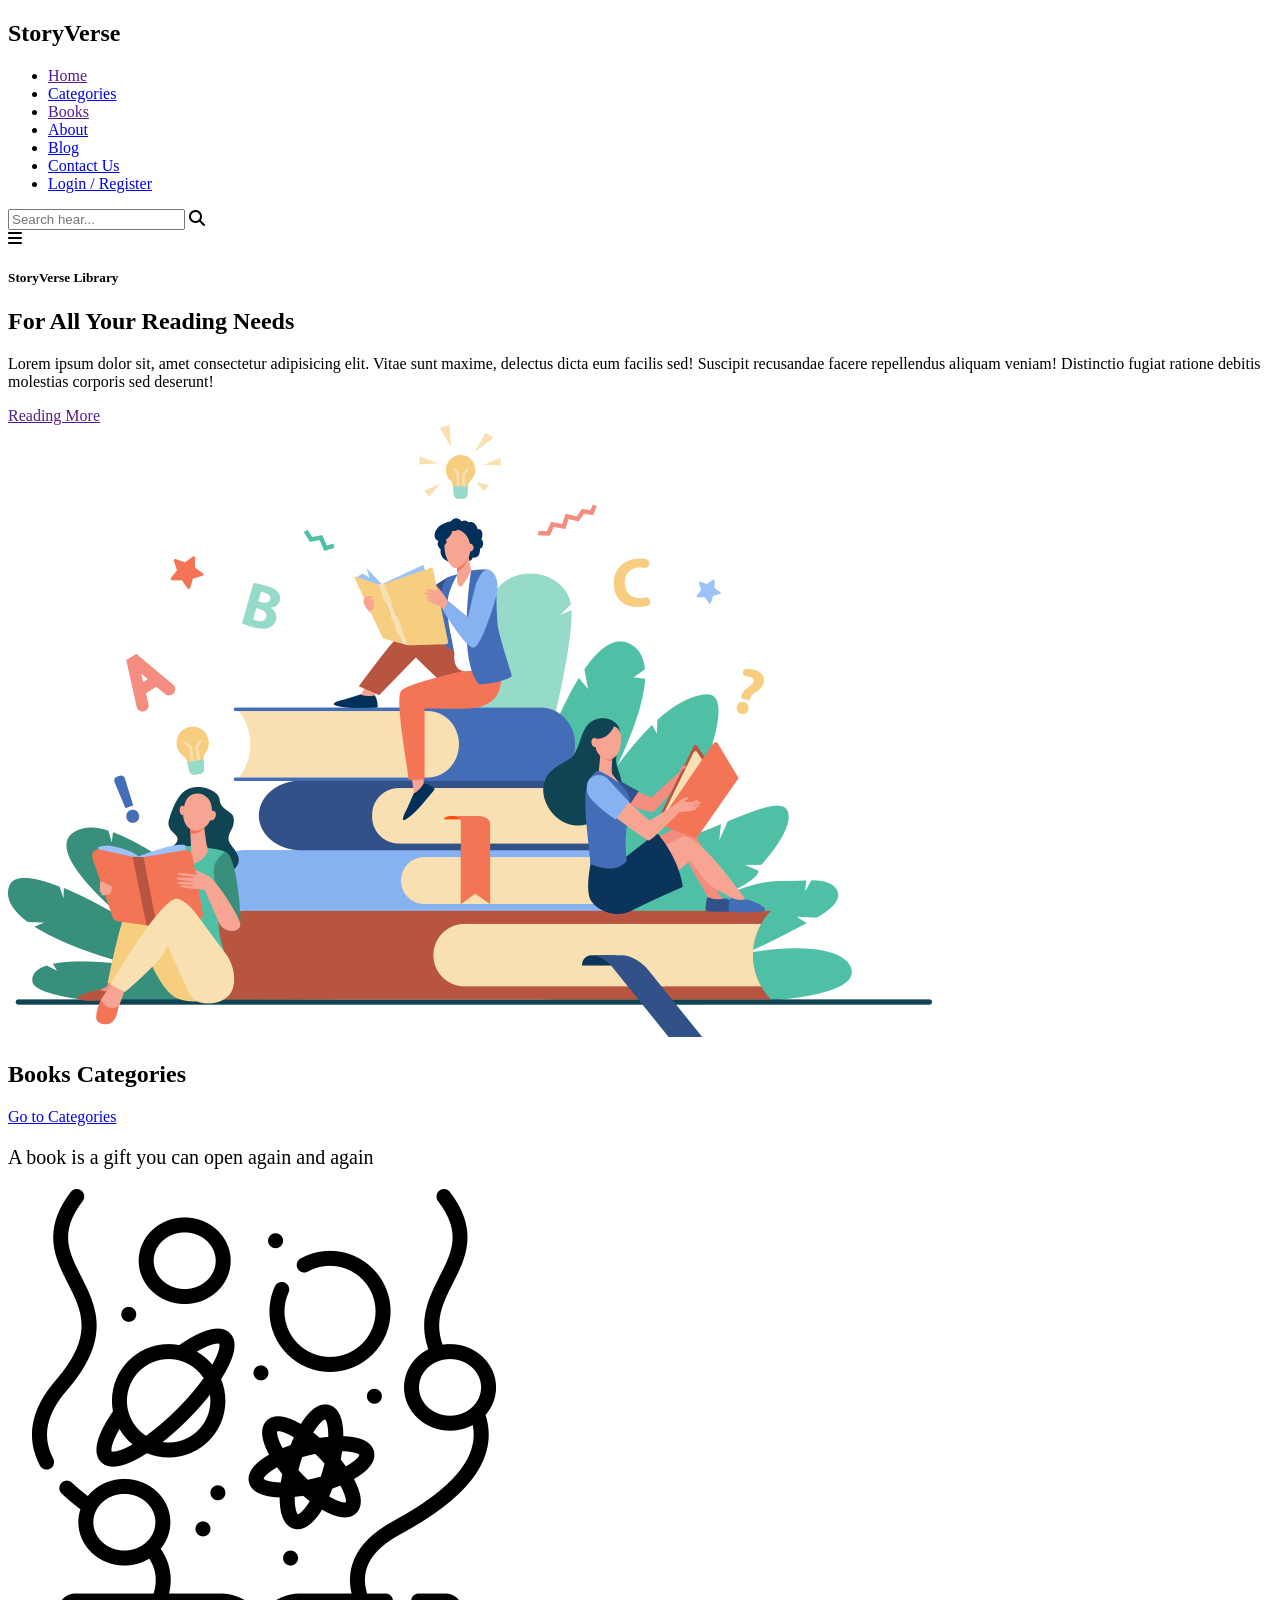
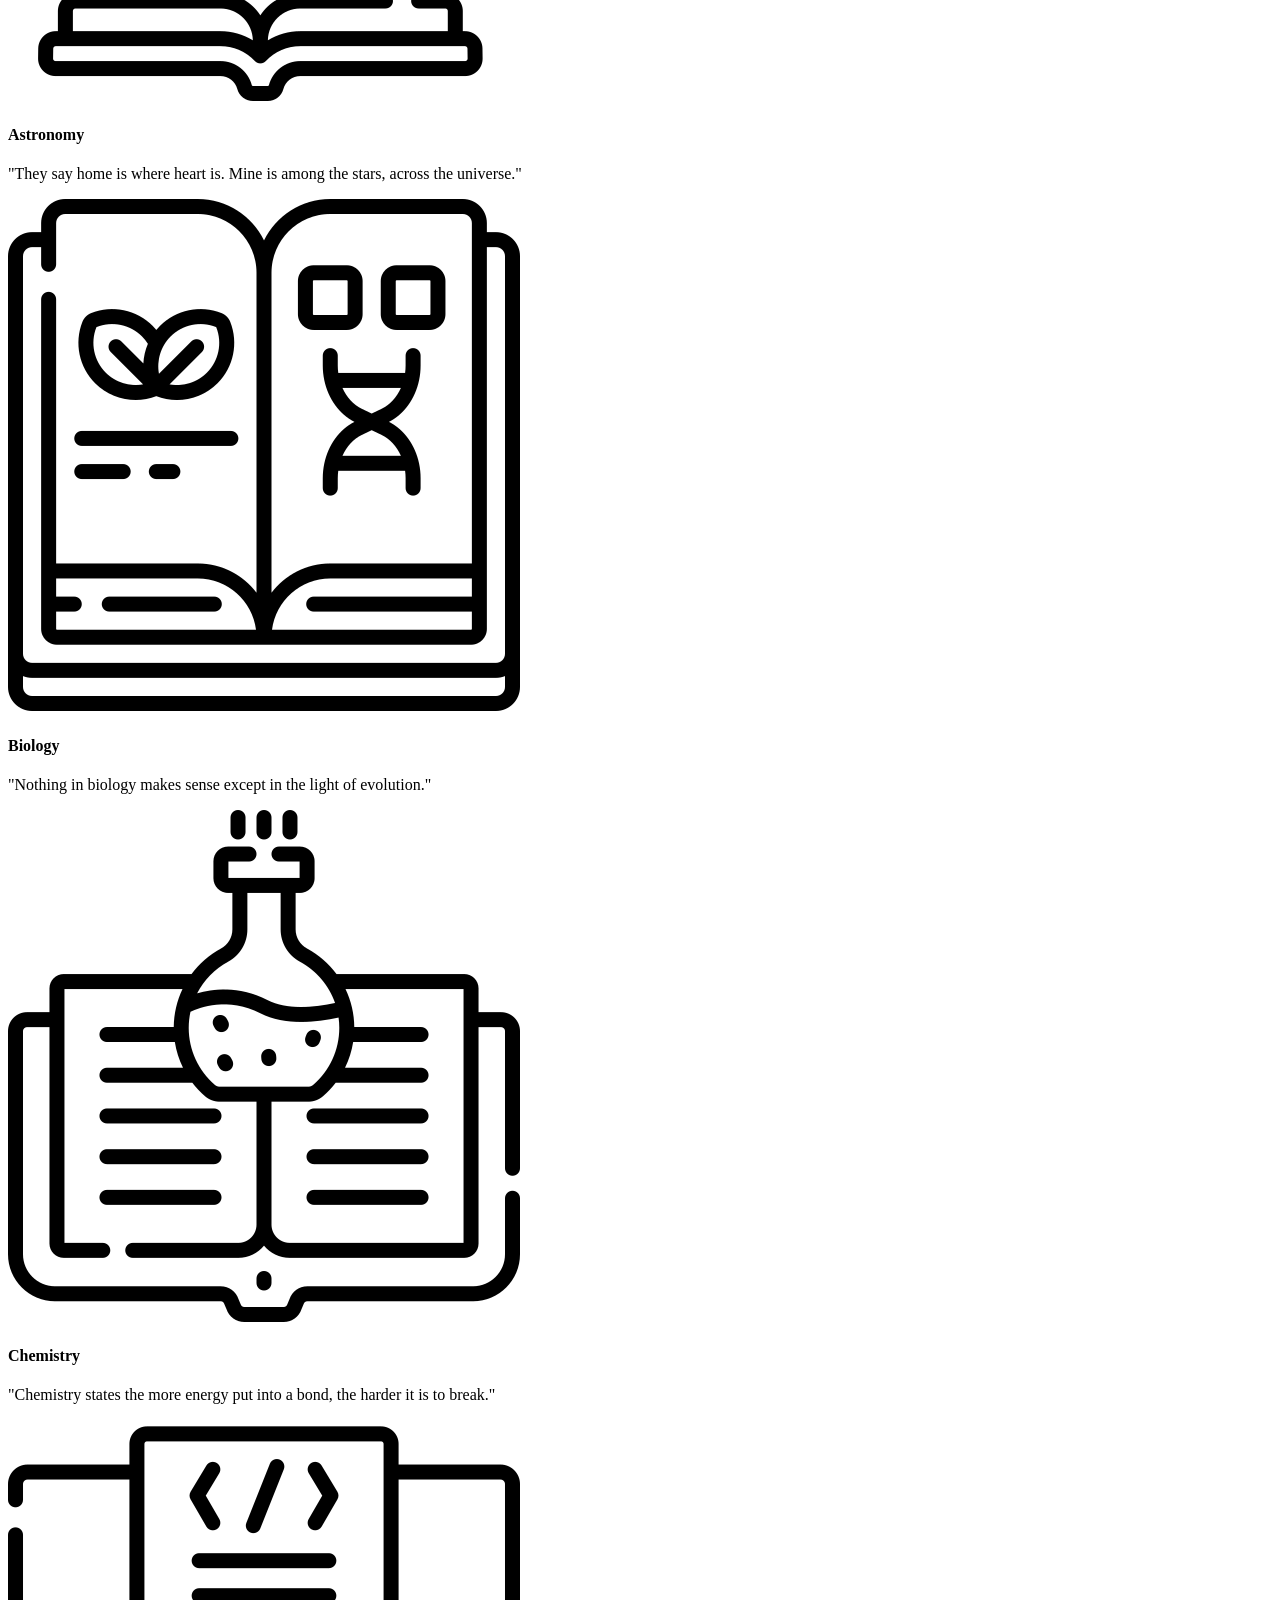
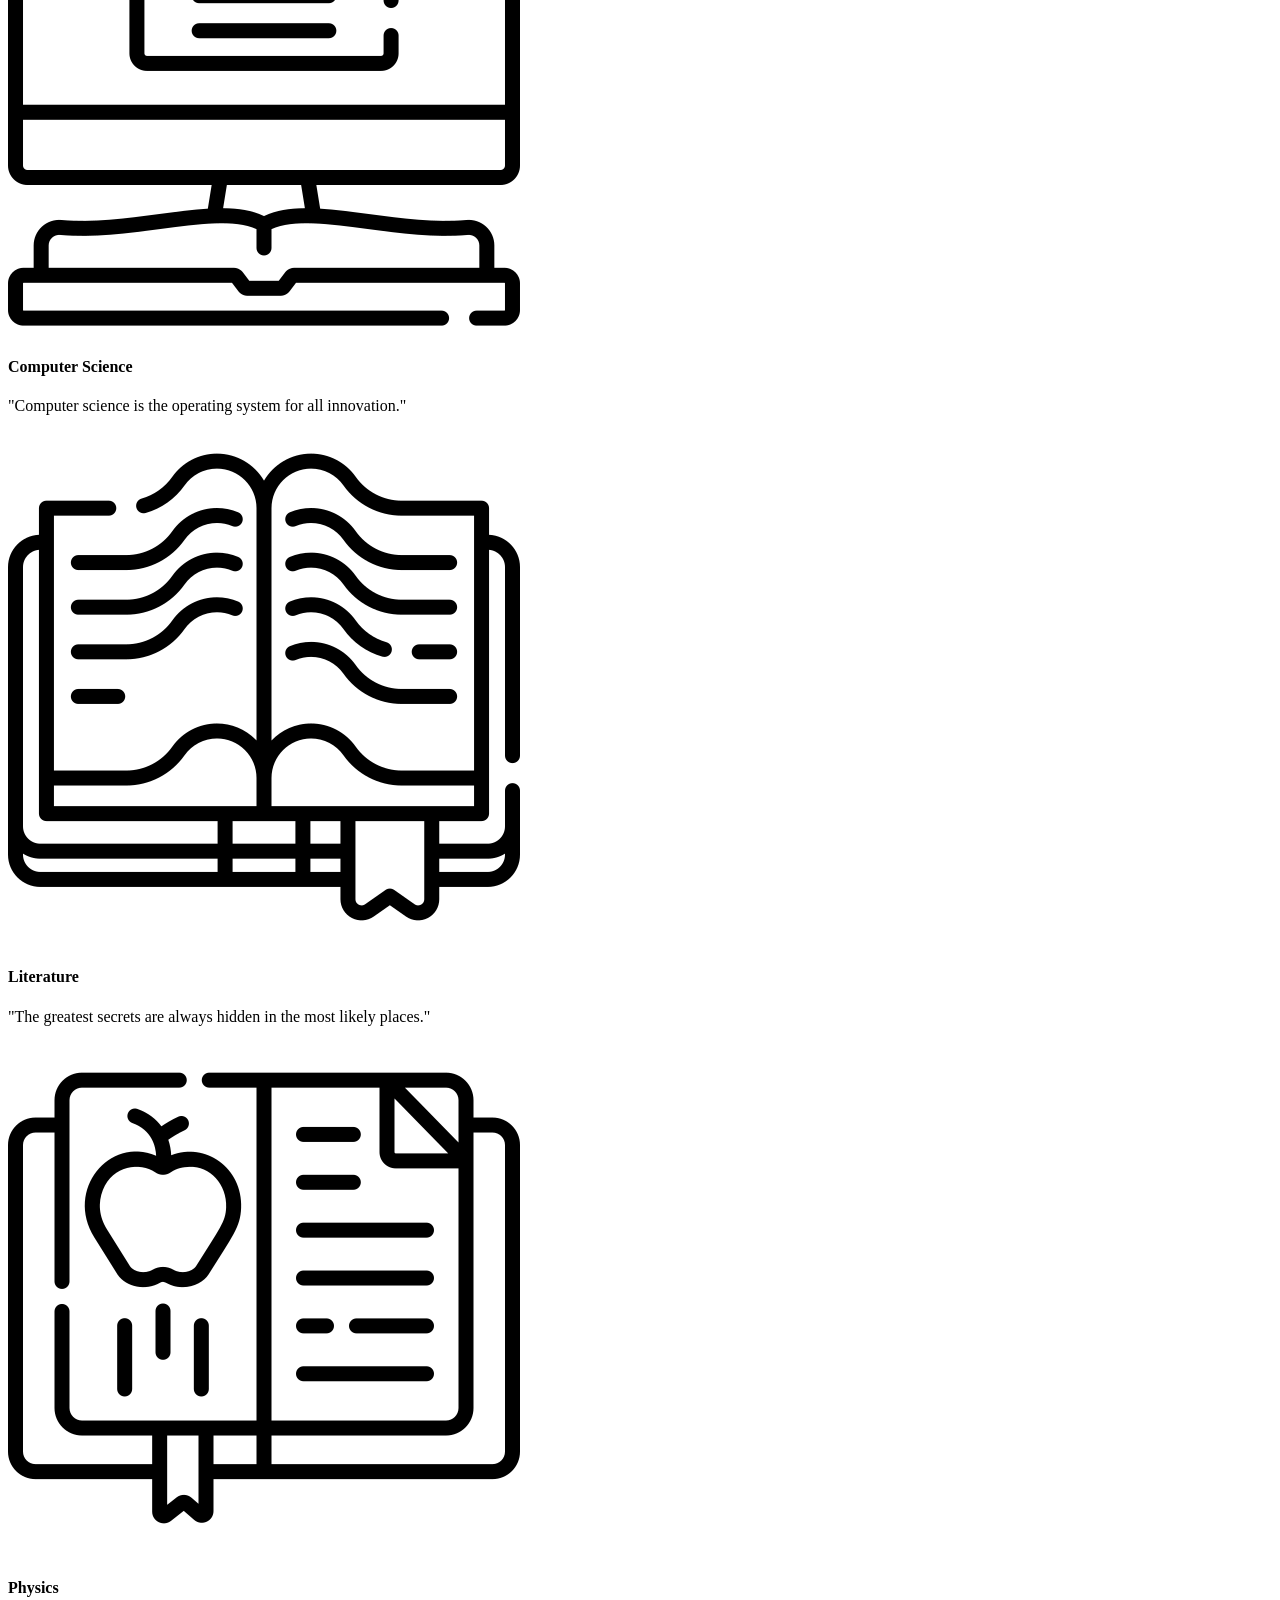
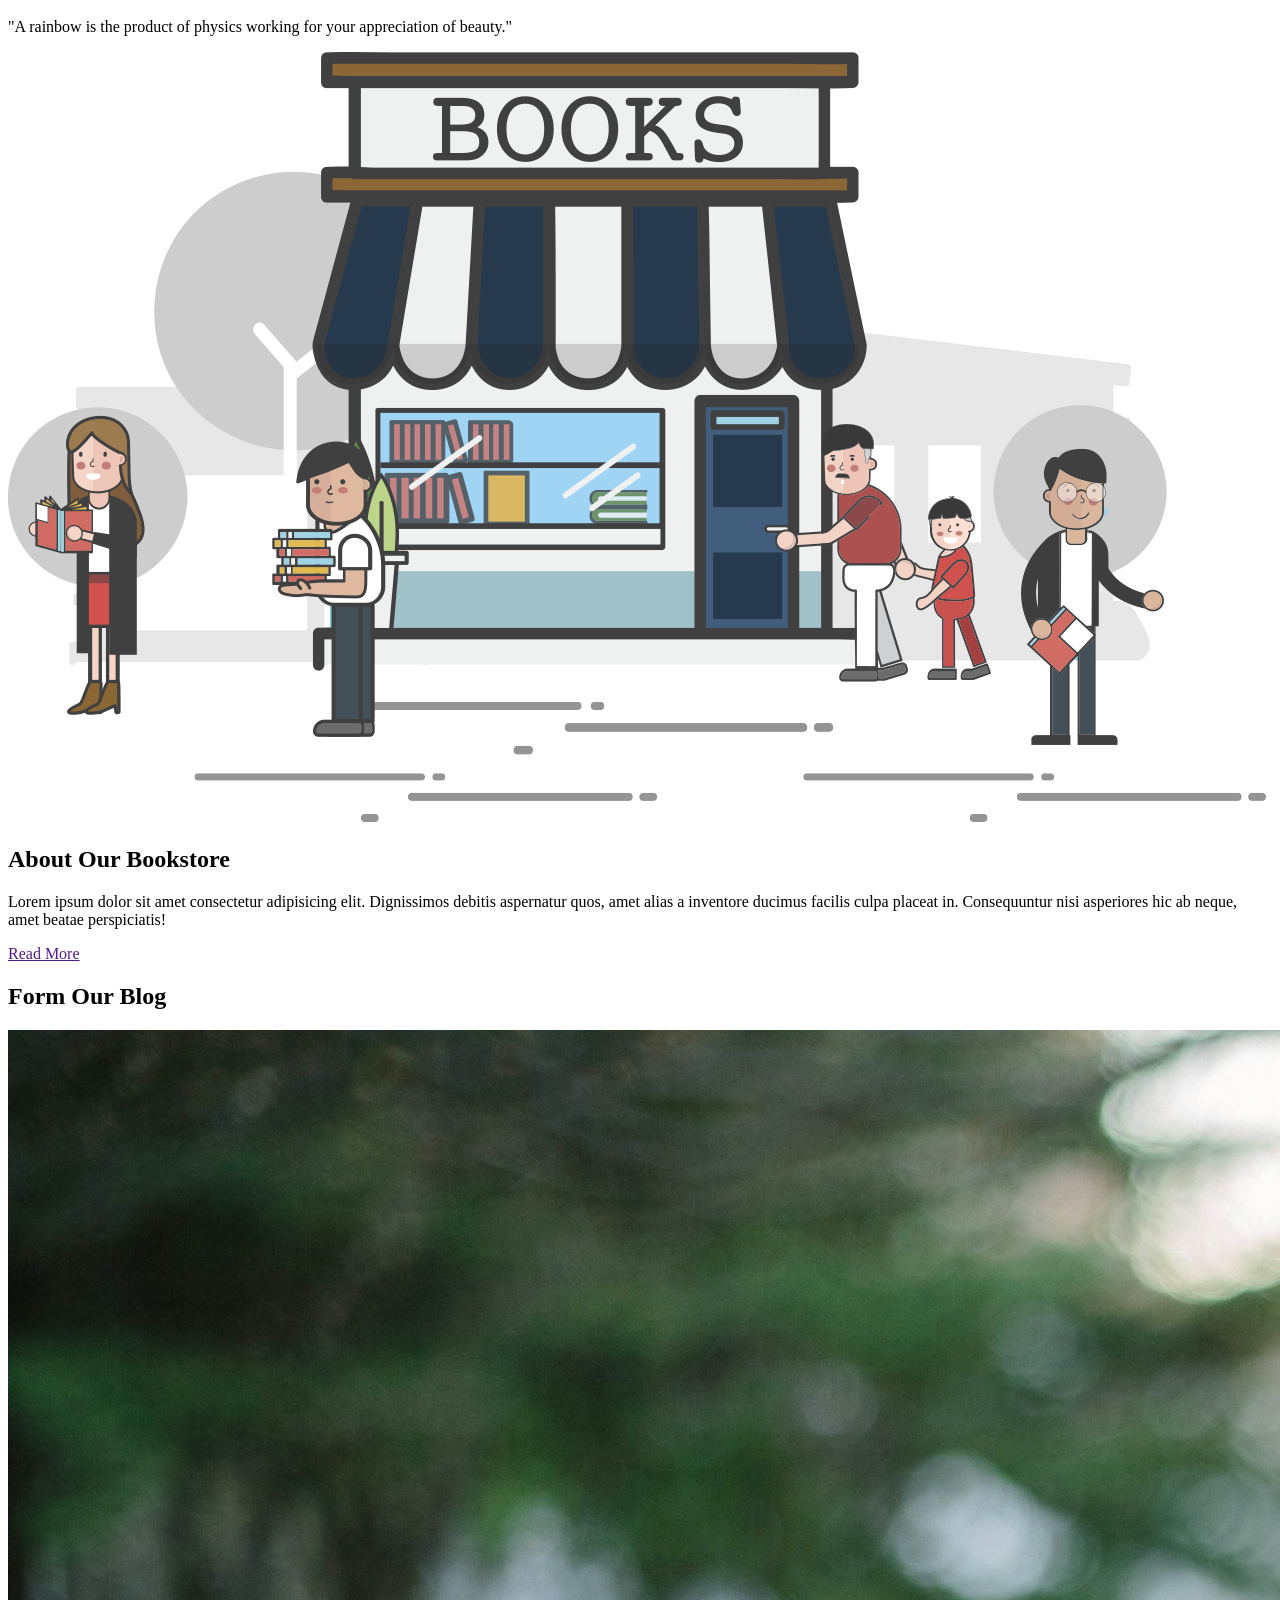
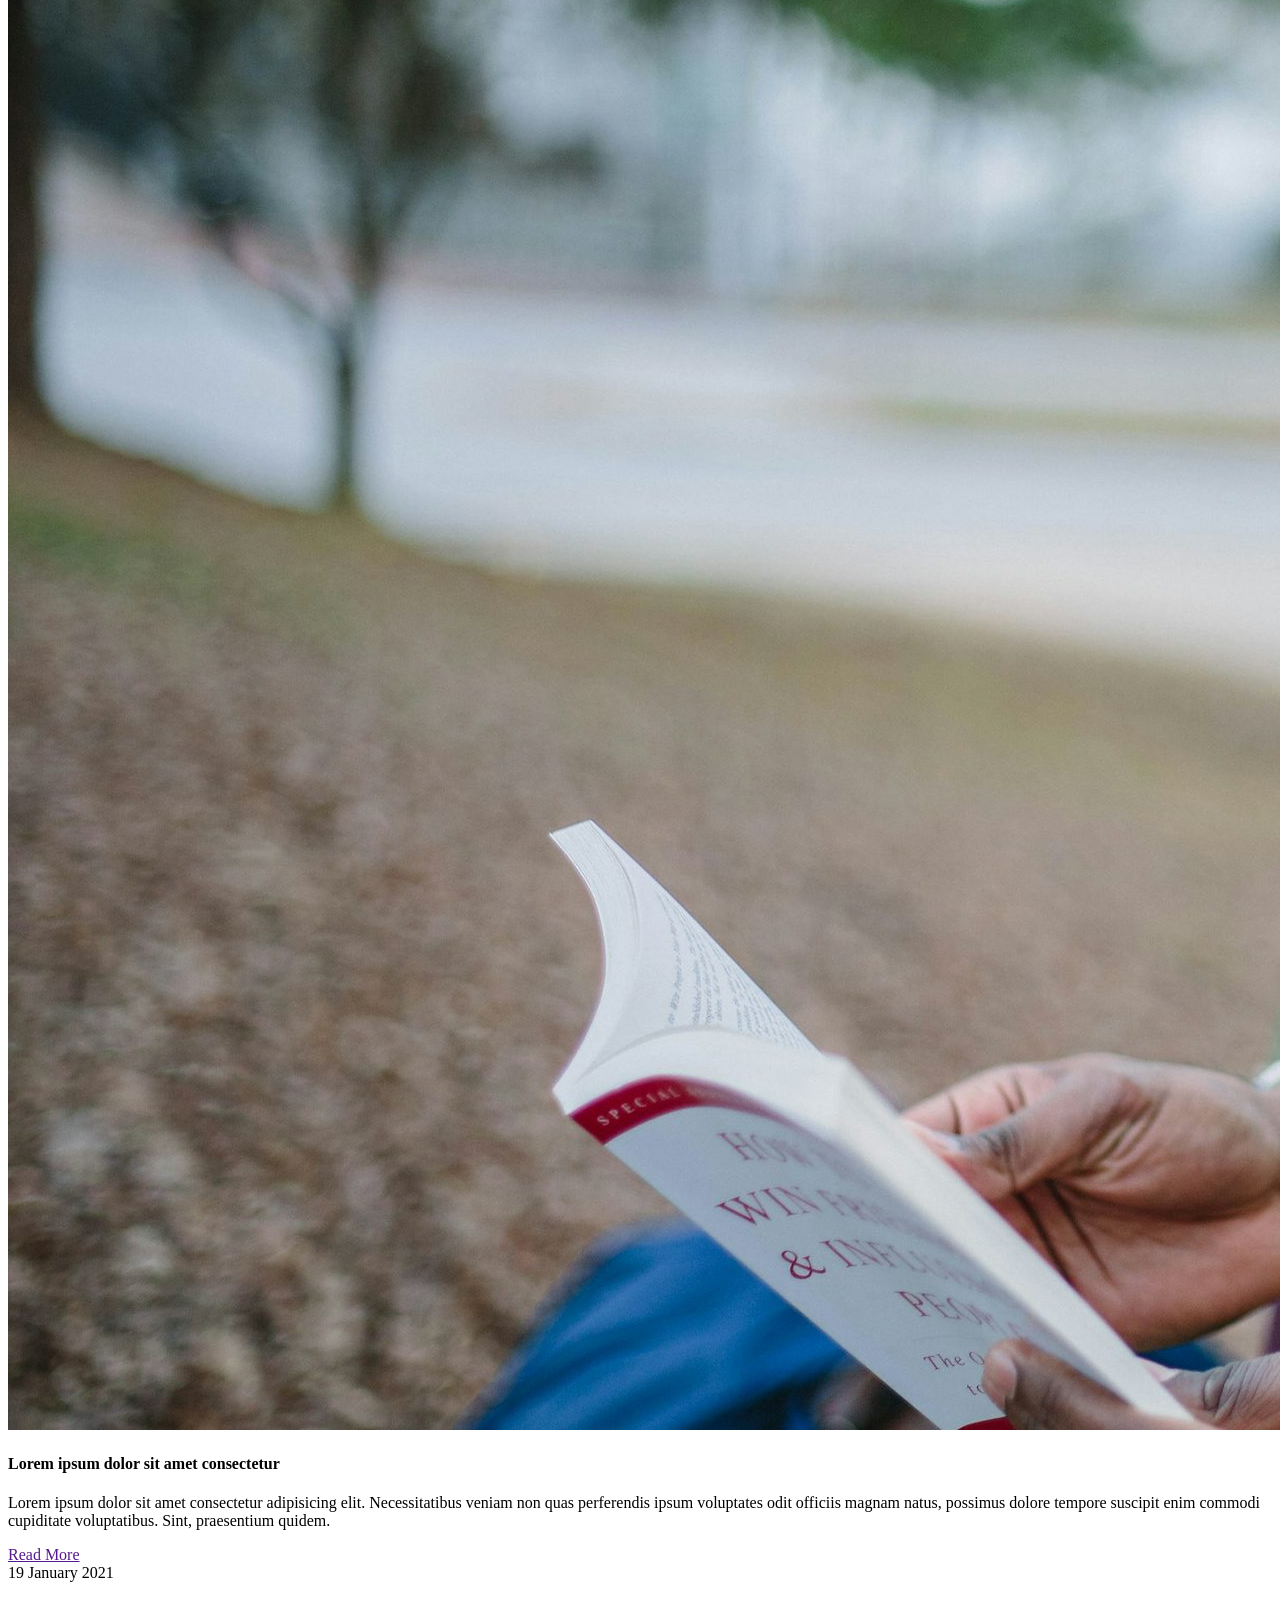
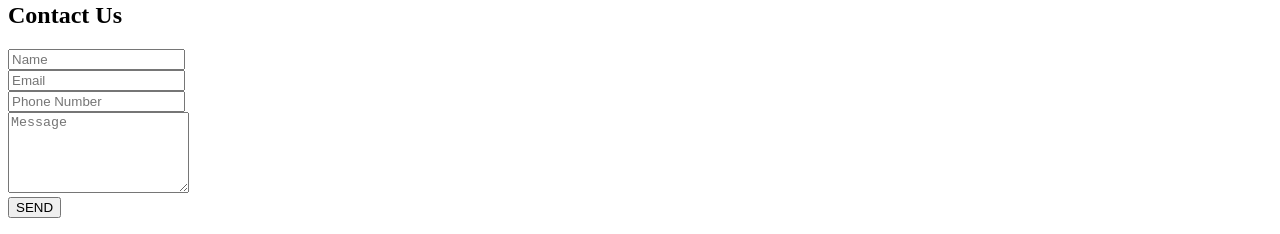
==== index.html @ 589e6391 "init" ====
<!DOCTYPE html>
<html lang="en">

<head>
    <meta charset="UTF-8">
    <meta name="viewport" content="width=device-width, initial-scale=1.0">
    <title>StoryVerse</title>

    <!-- Favicon -->
    <link rel="icon" href="./favicon.png" type="png">

    <!-- Fontawesome -->
    <link rel="stylesheet" href="https://cdnjs.cloudflare.com/ajax/libs/font-awesome/6.4.2/css/all.min.css">

    <!-- Css -->
    <link rel="stylesheet" href="./styles.css">
</head>

<body>
    <header>
        <nav class="navbar">
            <div class="logo">
                <h2>StoryVerse</h2>
            </div>

            <div class="navmenu">
                <ul>
                    <li><a href="">Home</a></li>
                    <li><a href="#categories">Categories</a></li>
                    <li><a href="">Books</a></li>
                    <li><a href="#about">About</a></li>
                    <li><a href="#blog">Blog</a></li>
                    <li><a href="#contact">Contact Us</a></li>
                    <li><a href="../src/pages/loginRegister.html">Login / Register</a></li>
                </ul>

                <div class="search-box">
                    <input type="search" class="search" placeholder="Search hear...">
                    <i class="fa-solid fa-magnifying-glass"></i>
                </div>
            </div>
        </nav>

        <div class="menubar">
            <i class="fa-solid fa-bars" id="menu-icon"></i>
        </div>

        <div class="main-header">
            <div class="header">
                <h5>StoryVerse Library</h5>
                <h2>For All Your Reading Needs</h2>
                <p>Lorem ipsum dolor sit, amet consectetur adipisicing elit. Vitae sunt maxime, delectus dicta eum
                    facilis sed! Suscipit recusandae facere repellendus aliquam veniam! Distinctio fugiat ratione
                    debitis molestias corporis sed deserunt!</p>

                <a href="" class="btn">Reading More</a>
            </div>

            <img src="../src/assets/images/slider-img.png" alt="">
        </div>
    </header>

    <!-- Categories Section -->

    <section id="categories">
        <div class="cat-row">
            <div class="cat-header">
                <h2>Books Categories</h2>
                <a href="../src/pages/categories.html" class="btn-category">Go to Categories</a>
                <p style="font-size: 20px;">A book is a gift you can open again and again</p>
            </div>

            <div class="cat-books">
                <div class="books">
                    <div class="book-img">
                        <img src="../src/assets/images/astronomy.png" alt="">
                    </div>
                    <h4>Astronomy</h4>
                    <p>"They say home is where heart is. Mine is among the stars, across the universe."</p>
                </div>

                <div class="books">
                    <div class="book-img">
                        <img src="../src/assets/images/biology.png" alt="">
                    </div>
                    <h4>Biology</h4>
                    <p>"Nothing in biology makes sense except in the light of evolution."</p>
                </div>

                <div class="books">
                    <div class="book-img">
                        <img src="../src/assets/images/chemistry.png" alt="">
                    </div>
                    <h4>Chemistry</h4>
                    <p>"Chemistry states the more energy put into a bond, the harder it is to break."</p>
                </div>

                <div class="books">
                    <div class="book-img">
                        <img src="../src/assets/images/computer-science.png" alt="">
                    </div>
                    <h4>Computer Science</h4>
                    <p>"Computer science is the operating system for all innovation."</p>
                </div>

                <div class="books">
                    <div class="book-img">
                        <img src="../src/assets/images/literature.png" alt="">
                    </div>
                    <h4>Literature</h4>
                    <p>"The greatest secrets are always hidden in the most likely places."</p>
                </div>

                <div class="books">
                    <div class="book-img">
                        <img src="../src/assets/images/physics.png" alt="">
                    </div>
                    <h4>Physics</h4>
                    <p>"A rainbow is the product of physics working for your appreciation of beauty."</p>
                </div>
            </div>
    </section>

    <!-- About Section -->

    <section id="about">
        <div class="set-row">
            <img src="../src/assets/images/about-img.png" alt="">

            <div class="about-content">
                <h2>About Our Bookstore</h2>
                <p>Lorem ipsum dolor sit amet consectetur adipisicing elit. Dignissimos debitis aspernatur quos, amet
                    alias a inventore ducimus facilis culpa placeat in. Consequuntur nisi asperiores hic ab neque, amet
                    beatae perspiciatis!</p>

                <a href="" class="btn2">Read More</a>
            </div>
        </div>
    </section>

    <!-- Blog Section -->

    <section id="blog">
        <h2 class="blog-header">Form Our Blog</h2>
        <div class="set-row">
            <div class="col">
                <img src="../src/assets/images/blog1.jpg" alt="">
                <h4>Lorem ipsum dolor sit amet consectetur</h4>
                <p>Lorem ipsum dolor sit amet consectetur adipisicing elit. Necessitatibus veniam non quas perferendis
                    ipsum voluptates odit officiis magnam natus, possimus dolore tempore suscipit enim commodi
                    cupiditate voluptatibus. Sint, praesentium quidem.</p>

                <a href="">Read More</a>

                <div class="dates">
                    <span>19 January 2021</span>
                </div>
            </div>
        </div>
    </section>

    <!-- Contact Section -->

    <section id="contactus">
        <div class="contact-row">
            <div class="col">
                <h2>Contact Us</h2>

                <form action="">
                    <input type="text" placeholder="Name">
                    <br>
                    <input type="text" placeholder="Email">
                    <br>
                    <input type="text" placeholder="Phone Number">
                    <br>
                    <textarea cols="20" rows="5" placeholder="Message"></textarea>
                    <br>
                    <input type="submit" value="SEND">
                </form>
            </div>

            <div class="col">
                <!-- <img src="../src/assets/images/contact-img.png" alt=""> -->

            </div>
        </div>
    </section>

    <div class="footer">
        <div class="footer">
            <p></p>
        </div>
    </div>

    <script src="./script.js">
        const email = localStorage.getItem("userEmail");

        if (email !== "admin@example.com") {
            // Nếu không phải admin thì chuyển về trang người dùng
            window.location.href = "/public/index.html";
        }
    </script>
</body>

</html>
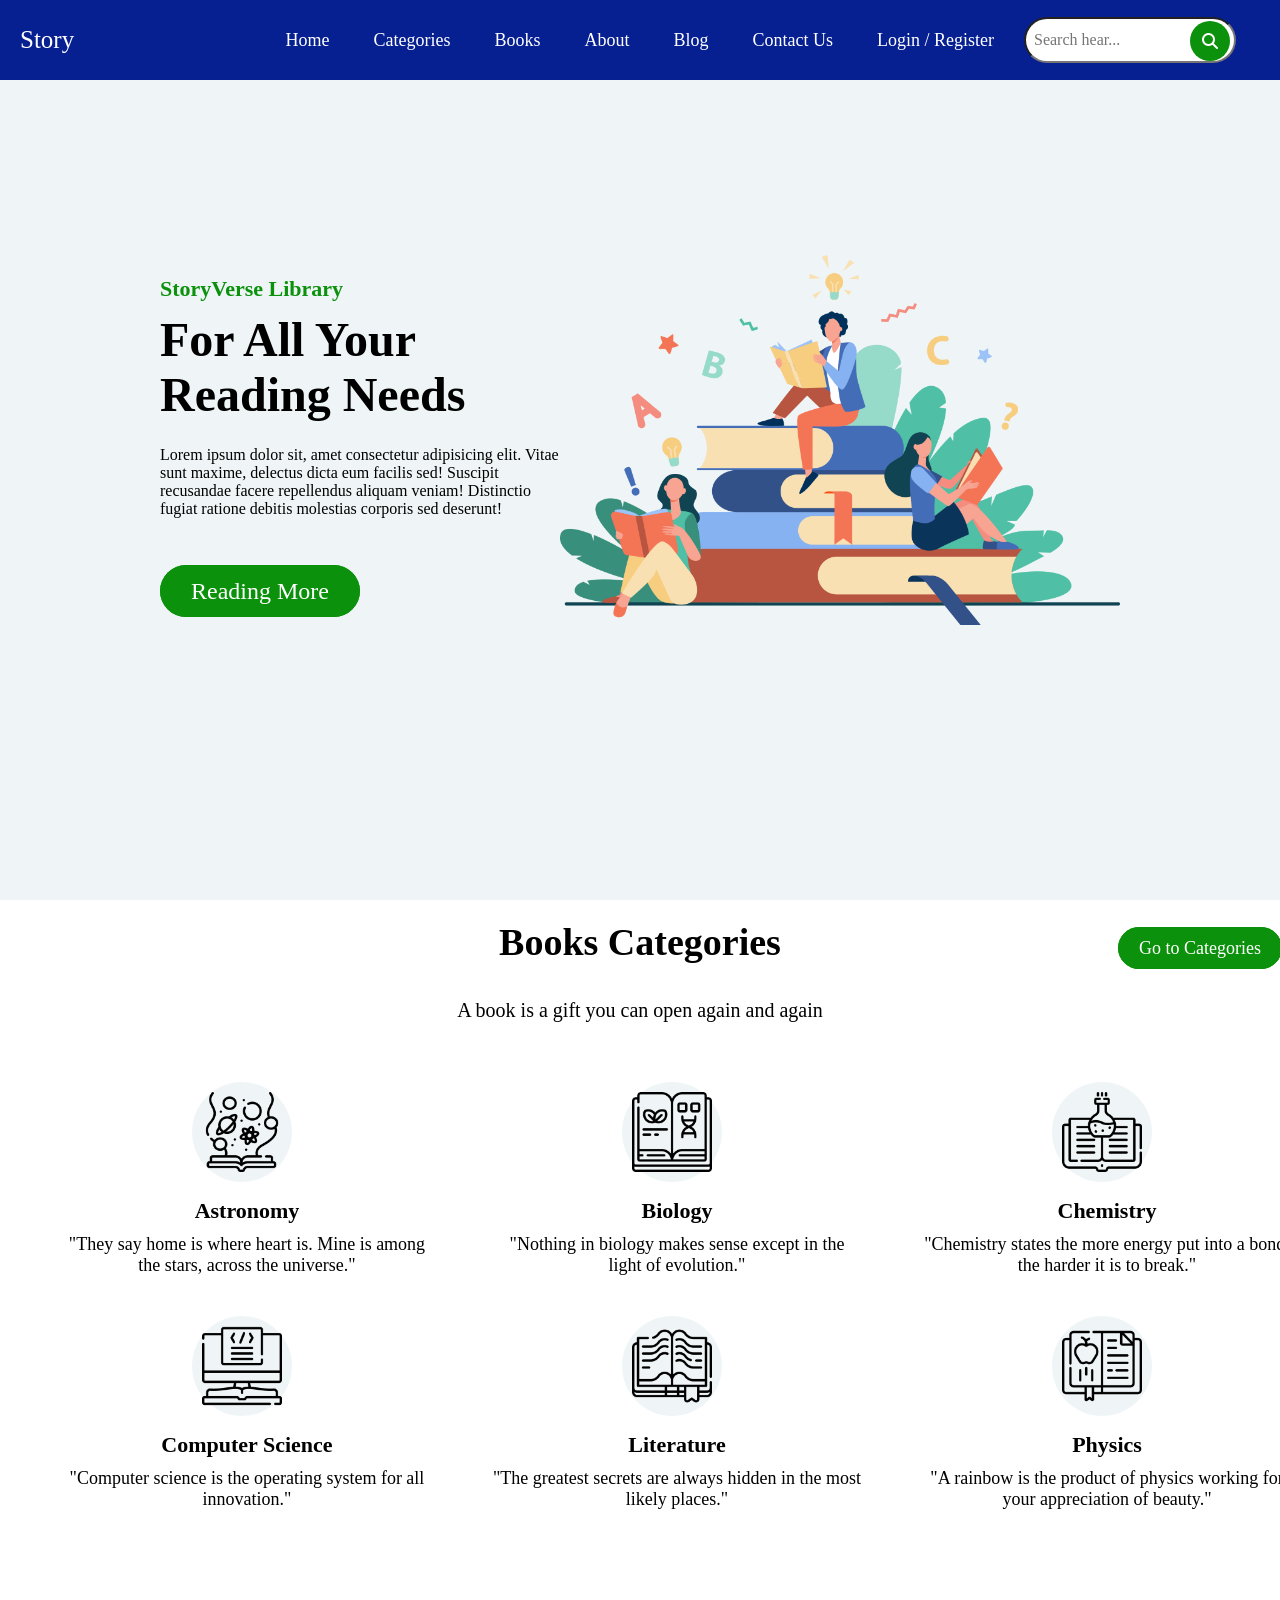
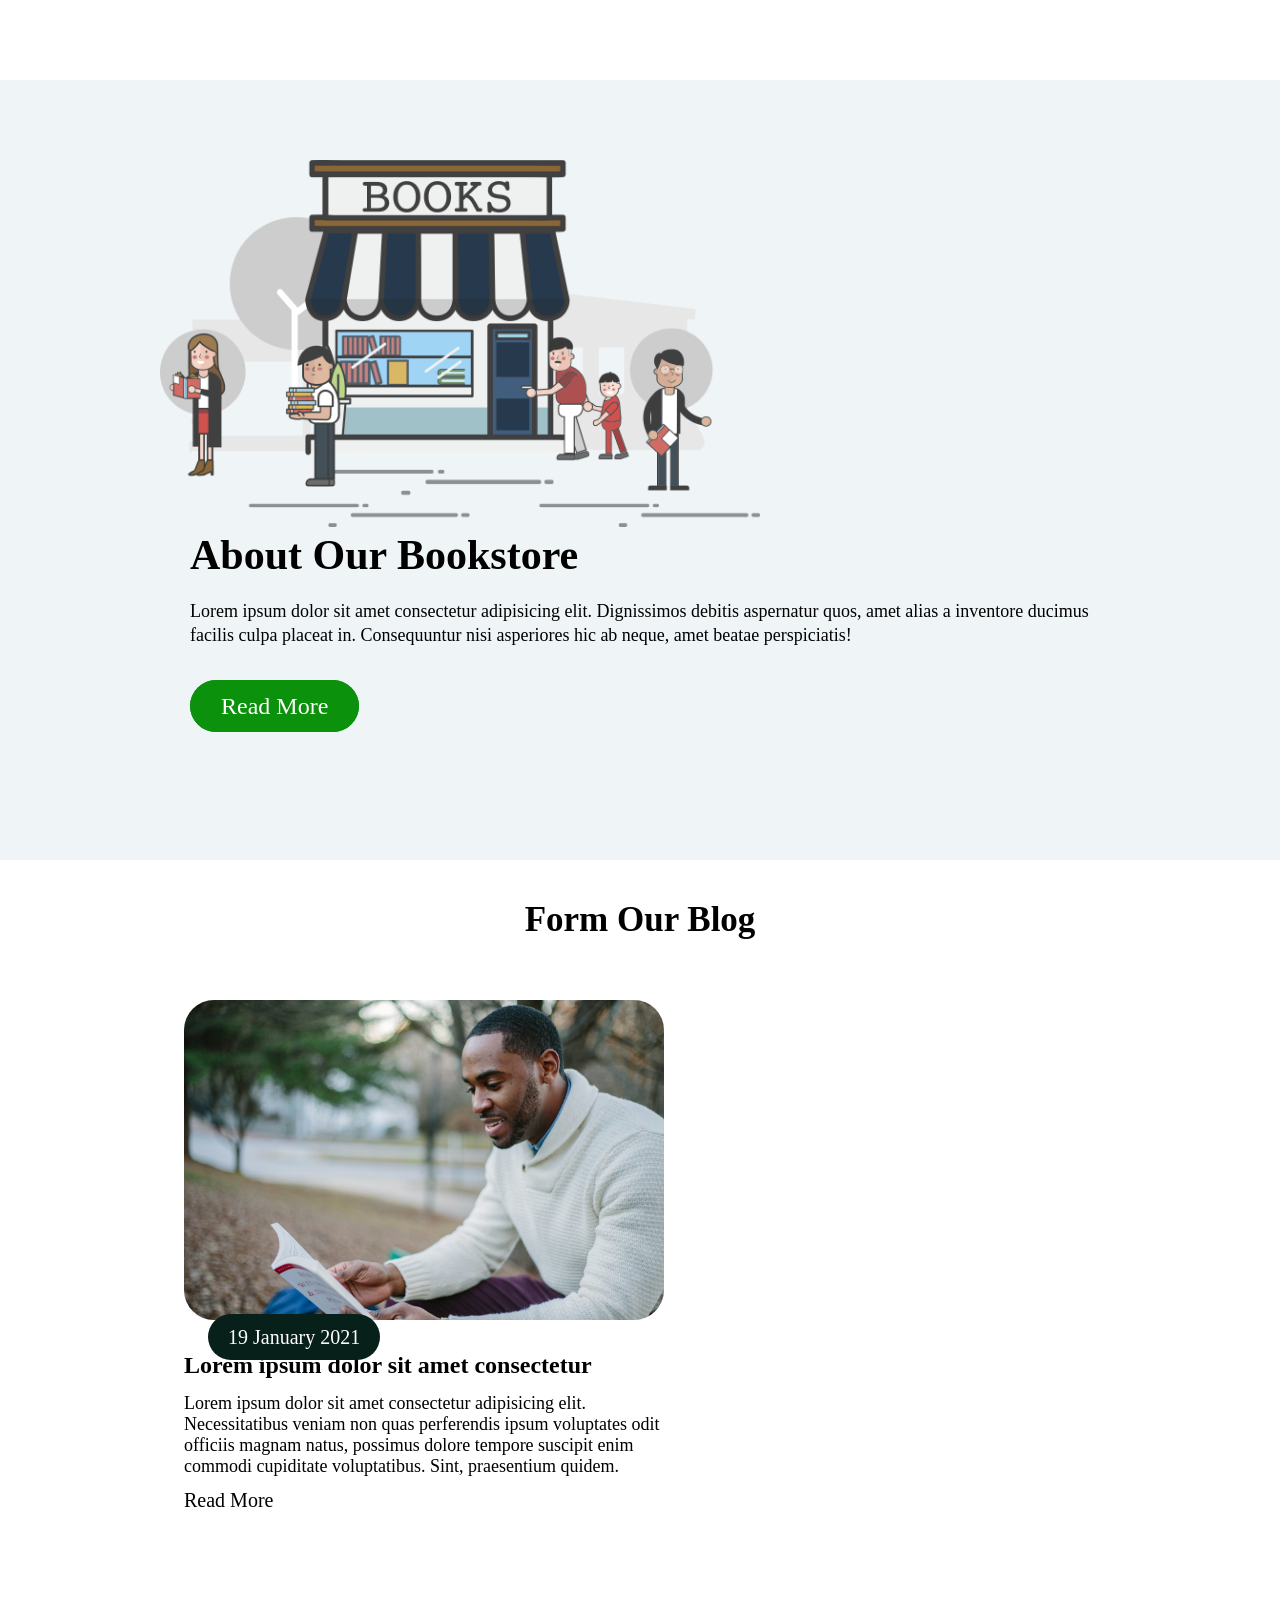
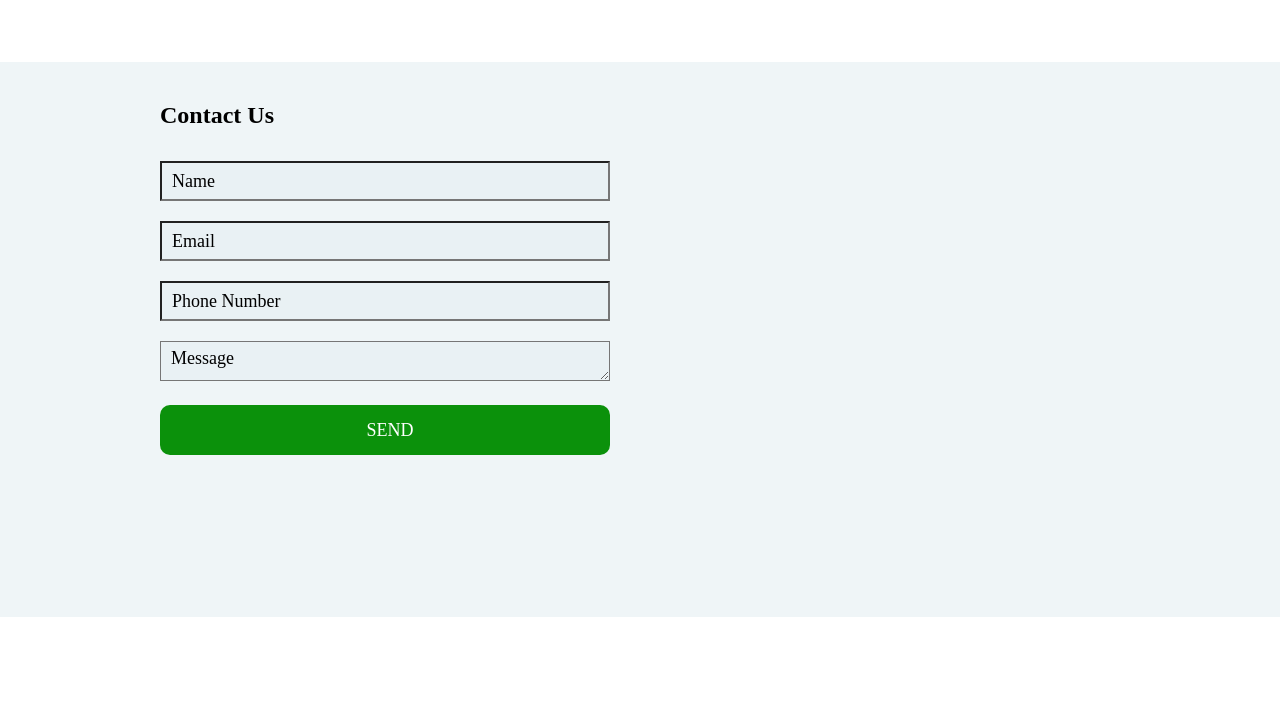
==== commit db76209a: "fix" ====
--- a/index.html
+++ b/index.html
@@ -7,20 +7,20 @@
     <title>StoryVerse</title>
 
     <!-- Favicon -->
-    <link rel="icon" href="./favicon.png" type="png">
+    <link rel="icon" href="./public/favicon.png" type="png">
 
     <!-- Fontawesome -->
     <link rel="stylesheet" href="https://cdnjs.cloudflare.com/ajax/libs/font-awesome/6.4.2/css/all.min.css">
 
     <!-- Css -->
-    <link rel="stylesheet" href="./styles.css">
+    <link rel="stylesheet" href="./public/styles.css">
 </head>
 
 <body>
     <header>
         <nav class="navbar">
             <div class="logo">
-                <h2>StoryVerse</h2>
+                <h2>Story</h2>
             </div>
 
             <div class="navmenu">
@@ -31,7 +31,7 @@
                     <li><a href="#about">About</a></li>
                     <li><a href="#blog">Blog</a></li>
                     <li><a href="#contact">Contact Us</a></li>
-                    <li><a href="../src/pages/loginRegister.html">Login / Register</a></li>
+                    <li><a href="./src/pages/loginRegister.html">Login / Register</a></li>
                 </ul>
 
                 <div class="search-box">
@@ -56,7 +56,7 @@
                 <a href="" class="btn">Reading More</a>
             </div>
 
-            <img src="../src/assets/images/slider-img.png" alt="">
+            <img src="./src/assets/images/slider-img.png" alt="">
         </div>
     </header>
 
@@ -66,14 +66,14 @@
         <div class="cat-row">
             <div class="cat-header">
                 <h2>Books Categories</h2>
-                <a href="../src/pages/categories.html" class="btn-category">Go to Categories</a>
+                <a href="./src/pages/categories.html" class="btn-category">Go to Categories</a>
                 <p style="font-size: 20px;">A book is a gift you can open again and again</p>
             </div>
 
             <div class="cat-books">
                 <div class="books">
                     <div class="book-img">
-                        <img src="../src/assets/images/astronomy.png" alt="">
+                        <img src="./src/assets/images/astronomy.png" alt="">
                     </div>
                     <h4>Astronomy</h4>
                     <p>"They say home is where heart is. Mine is among the stars, across the universe."</p>
@@ -81,7 +81,7 @@
 
                 <div class="books">
                     <div class="book-img">
-                        <img src="../src/assets/images/biology.png" alt="">
+                        <img src="./src/assets/images/biology.png" alt="">
                     </div>
                     <h4>Biology</h4>
                     <p>"Nothing in biology makes sense except in the light of evolution."</p>
@@ -89,7 +89,7 @@
 
                 <div class="books">
                     <div class="book-img">
-                        <img src="../src/assets/images/chemistry.png" alt="">
+                        <img src="./src/assets/images/chemistry.png" alt="">
                     </div>
                     <h4>Chemistry</h4>
                     <p>"Chemistry states the more energy put into a bond, the harder it is to break."</p>
@@ -97,7 +97,7 @@
 
                 <div class="books">
                     <div class="book-img">
-                        <img src="../src/assets/images/computer-science.png" alt="">
+                        <img src="./src/assets/images/computer-science.png" alt="">
                     </div>
                     <h4>Computer Science</h4>
                     <p>"Computer science is the operating system for all innovation."</p>
@@ -105,7 +105,7 @@
 
                 <div class="books">
                     <div class="book-img">
-                        <img src="../src/assets/images/literature.png" alt="">
+                        <img src="./src/assets/images/literature.png" alt="">
                     </div>
                     <h4>Literature</h4>
                     <p>"The greatest secrets are always hidden in the most likely places."</p>
@@ -113,7 +113,7 @@
 
                 <div class="books">
                     <div class="book-img">
-                        <img src="../src/assets/images/physics.png" alt="">
+                        <img src="./src/assets/images/physics.png" alt="">
                     </div>
                     <h4>Physics</h4>
                     <p>"A rainbow is the product of physics working for your appreciation of beauty."</p>
@@ -125,7 +125,7 @@
 
     <section id="about">
         <div class="set-row">
-            <img src="../src/assets/images/about-img.png" alt="">
+            <img src="./src/assets/images/about-img.png" alt="">
 
             <div class="about-content">
                 <h2>About Our Bookstore</h2>
@@ -144,7 +144,7 @@
         <h2 class="blog-header">Form Our Blog</h2>
         <div class="set-row">
             <div class="col">
-                <img src="../src/assets/images/blog1.jpg" alt="">
+                <img src="./src/assets/images/blog1.jpg" alt="">
                 <h4>Lorem ipsum dolor sit amet consectetur</h4>
                 <p>Lorem ipsum dolor sit amet consectetur adipisicing elit. Necessitatibus veniam non quas perferendis
                     ipsum voluptates odit officiis magnam natus, possimus dolore tempore suscipit enim commodi
@@ -192,14 +192,7 @@
         </div>
     </div>
 
-    <script src="./script.js">
-        const email = localStorage.getItem("userEmail");
-
-        if (email !== "admin@example.com") {
-            // Nếu không phải admin thì chuyển về trang người dùng
-            window.location.href = "/public/index.html";
-        }
-    </script>
+    <script src="./public/script.js"></script>
 </body>
 
 </html>
--- a/public/styles.css
+++ b/public/styles.css
@@ -0,0 +1,482 @@
+* {
+    margin: 0;
+    padding: 0;
+    text-decoration: none;
+    list-style: none;
+    font-family: "Poppins";
+    box-sizing: border-box;
+}
+
+.navbar {
+    display: flex;
+    justify-content: space-between;
+    align-items: center;
+    text-align: center;
+    width: 100%;
+    height: 80px;
+    background: #072091;
+}
+
+.navbar h2 {
+    color: #ffffff;
+    font-size: 25px;
+    font-weight: 500;
+    padding: 0px 20px;
+}
+
+.navmenu {
+    display: flex;
+    justify-content: space-between;
+    align-items: center;
+    z-index: 1000;
+}
+
+.navmenu li {
+    display: inline-block;
+}
+
+.navmenu li a {
+    color: #ffffff;
+    margin-right: 20px;
+    padding: 0px 10px;
+    font-size: 18px;
+    font-weight: 500;
+}
+
+.search-box .search {
+    padding: 12px 8px;
+    border-radius: 50px;
+    font-size: 16px;
+}
+
+.navmenu .search-box i {
+    color: #ffffff;
+    position: relative;
+    right: 50px;
+    top: 2px;
+    background-color: #0b910b;
+    padding: 12px;
+    border-radius: 50px;
+}
+
+header {
+    background: #e7f0f3ac;
+    width: 100%;
+    height: 100vh;
+}
+
+.main-header {
+    width: 75%;
+    margin: auto;
+    height: 80vh;
+    display: flex;
+    align-items: center;
+    justify-content: space-around;
+}
+
+.main-header h5 {
+    font-size: 22px;
+    color: #0b910b;
+    font-weight: 550;
+}
+
+.main-header h2 {
+    font-size: 48px;
+    width: 340px;
+    margin-top: 10px;
+    margin-bottom: 24px;
+}
+
+.main-header p {
+    margin-bottom: 60px;
+}
+
+.main-header .btn {
+    background: #0b910b;
+    border: 1px solid #0b910b;
+    font-size: 24px;
+    color: #ffffff;
+    font-weight: 400;
+    padding: 12px 30px;
+    border-radius: 50px;
+    transition: all .5s;
+}
+
+.main-header .btn:hover {
+    color: #0b910b;
+    background: #ffffff;
+}
+
+.main-header img {
+    width: 560px;
+    height: auto;
+}
+
+/* Categories Section */
+
+.cat-header {
+    text-align: center;
+    padding: 20px;
+}
+
+section {
+    width: 95%;
+    margin: auto;
+    padding-bottom: 150px;
+}
+
+.cat-header h2 {
+    font-size: 38px;
+    padding-bottom: 14px;
+}
+
+.cat-books {
+    display: grid;
+    grid-template-columns: auto auto auto;
+    text-align: center;
+    width: 100%;
+    margin-top: 20px;
+}
+
+.cat-books .books {
+    width: 430px;
+    height: auto;
+    padding: 20px 30px;
+    position: relative;
+}
+
+.cat-books .books .book-img {
+    background-color: #e7f0f3ac;
+    padding: 10px;
+    border-radius: 50%;
+    width: 100px;
+    height: 100px;
+    text-align: center;
+    position: relative;
+    left: 35%;
+}
+
+.cat-books .books .book-img img {
+    width: 100%;
+}
+
+.cat-books .books h4 {
+    margin-top: 16px;
+    font-size: 22px;
+    position: relative;
+    left: 0px;
+}
+
+.cat-books .books p {
+    font-size: 18px;
+    padding-top: 10px;
+}
+
+.btn-category {
+    background: #0b910b;
+    border: 1px solid #0b910b;
+    font-size: 18px;
+    color: #ffffff;
+    font-weight: 400;
+    padding: 10px 20px;
+    border-radius: 50px;
+    transition: all 0.3s;
+    margin-left: 20px;
+    /* Cách nút một chút */
+    text-align: center;
+    position: relative;
+    left: 550px;
+    top: -40px;
+}
+
+.btn-category:hover {
+    color: #0b910b;
+    background: #ffffff;
+    border: 1px solid #0b910b;
+}
+
+.menubar i {
+    color: #ffffff;
+    font-size: 30px;
+    padding-right: 20px;
+    position: absolute;
+    top: 22px;
+    right: 40px;
+    cursor: pointer;
+}
+
+/* About Section */
+
+.set-row {
+    display: flex;
+    align-items: center;
+    justify-content: space-around;
+    width: 75%;
+    margin: auto;
+}
+
+.set-row img {
+    width: 600px;
+    height: auto;
+}
+
+#about {
+    background: #e7f0f3ac;
+    width: 100%;
+    padding: 80px 0px;
+}
+
+.set-row .about-content {
+    padding-left: 30px;
+    margin-bottom: 60px;
+}
+
+.set-row .about-content h2 {
+    font-size: 42px;
+    padding-bottom: 20px;
+}
+
+.set-row .about-content p {
+    font-size: 18px;
+    line-height: 24px;
+    padding-bottom: 46px;
+}
+
+.set-row .about-content .btn2 {
+    background: #0b910b;
+    border: 1px solid #0b910b;
+    font-size: 24px;
+    color: #ffffff;
+    font-weight: 400;
+    padding: 12px 30px;
+    border-radius: 50px;
+    transition: all .5s;
+}
+
+.set-row .about-content .btn2:hover {
+    background: #ffffff;
+    color: #0b910b;
+}
+
+/* Blog Section */
+
+.blog-header {
+    text-align: center;
+    font-size: 35px;
+    padding: 40px 0;
+}
+
+.set-row .col {
+    padding-top: 20px;
+    width: 480px;
+    position: relative;
+}
+
+.set-row .col img {
+    width: 100%;
+    border-radius: 30px;
+}
+
+.set-row .col h4 {
+    font-size: 24px;
+    padding: 14px 0;
+    margin-top: 14px;
+}
+
+.set-row .col p {
+    font-size: 18px;
+    padding-bottom: 12px;
+}
+
+.set-row .col a {
+    font-size: 20px;
+    color: #000;
+}
+
+.set-row .col a:hover {
+    color: #0b910b;
+}
+
+.set-row .col .dates {
+    position: absolute;
+    top: 65%;
+    left: 5%;
+}
+
+.set-row .col .dates span {
+    background: #072019;
+    color: #ffffff;
+    padding: 12px 20px;
+    font-size: 20px;
+    border-radius: 50px;
+}
+
+/* Contact Section */
+
+#contactus {
+    background: #e7f0f3ac;
+    width: 100%;
+}
+
+.contact-row {
+    display: flex;
+    justify-content: space-between;
+    align-items: center;
+    width: 75%;
+    margin: auto;
+    padding-top: 40px;
+}
+
+.contact-row form {
+    width: 450px;
+    padding: 12px 0;
+}
+
+.contact-row form input,
+textarea {
+    width: 100%;
+    height: 40px;
+    margin-top: 20px;
+    padding: 6px 0;
+    text-indent: 10px;
+    font-size: 18px;
+    background-color: #e7f0f3ac;
+}
+
+.contact-row form input::placeholder,
+textarea::placeholder {
+    color: #000;
+}
+
+.contact-row form input[type="submit"] {
+    text-align: center;
+    height: 50px;
+    cursor: pointer;
+    background-color: #0b910b;
+    color: #ffffff;
+    border: none;
+    border-radius: 10px;
+    outline: none;
+}
+
+contact-row form input[type="submit"]:hover {
+    border: 1px solid #0b910b;
+    color: #0b910b;
+    background: #ffffff;
+}
+
+.contact-row .col img {
+    width: 530px;
+    height: auto;
+    padding-left: 20px;
+}
+
+.contact-row .col h2 {
+    font-size: 24px;
+    font-weight: 600;
+}
+
+.footer {
+    background: #ffffff;
+    padding: 26px 20px;
+    text-align: center;
+    font-size: 20px;
+}
+
+/* Responsive */
+
+@media(max-width:1420px) {
+    .set-row {
+        display: block;
+    }
+
+    .contact-row {
+        display: block;
+    }
+}
+
+@media(max-width:991px) {
+    .navmenu {
+        display: block;
+        position: absolute;
+        right: 0;
+        top: 10%;
+        width: 300px;
+        height: auto;
+        background: #072019;
+    }
+
+    .navmenu li {
+        display: block;
+        line-height: 30px;
+        margin-top: 30px;
+        margin-bottom: 40px;
+    }
+
+    .search-box {
+        text-align: center;
+        margin-left: 40px;
+        margin-bottom: 30px;
+    }
+
+    .navmenu.open {
+        right: 0;
+    }
+
+    .cat-books .books .book-img {
+        position: relative;
+        left: 25%;
+    }
+
+    .main-header h2 {
+        font-size: 35px;
+    }
+
+    .main-header p {
+        padding-bottom: 20px;
+    }
+
+    .set-row {
+        display: block;
+    }
+
+    .set-row img {
+        width: 400px;
+        height: auto;
+    }
+
+    .set-row .col {
+        padding-top: 20px;
+        width: 380px;
+        position: relative;
+    }
+
+    .set-row img {
+        width: 480px;
+        height: auto;
+    }
+
+    .set-row .col {
+        width: 420px;
+    }
+
+    .set-row .col img {
+        width: 100%;
+    }
+
+    .set-row .col .dates {
+        position: absolute;
+        top: 60%;
+        left: 5%;
+    }
+
+    .contact-row form {
+        width: 350px;
+    }
+
+    .contact-row .col img {
+        width: 430px;
+        height: auto;
+        padding-left: 0px;
+    }
+}
